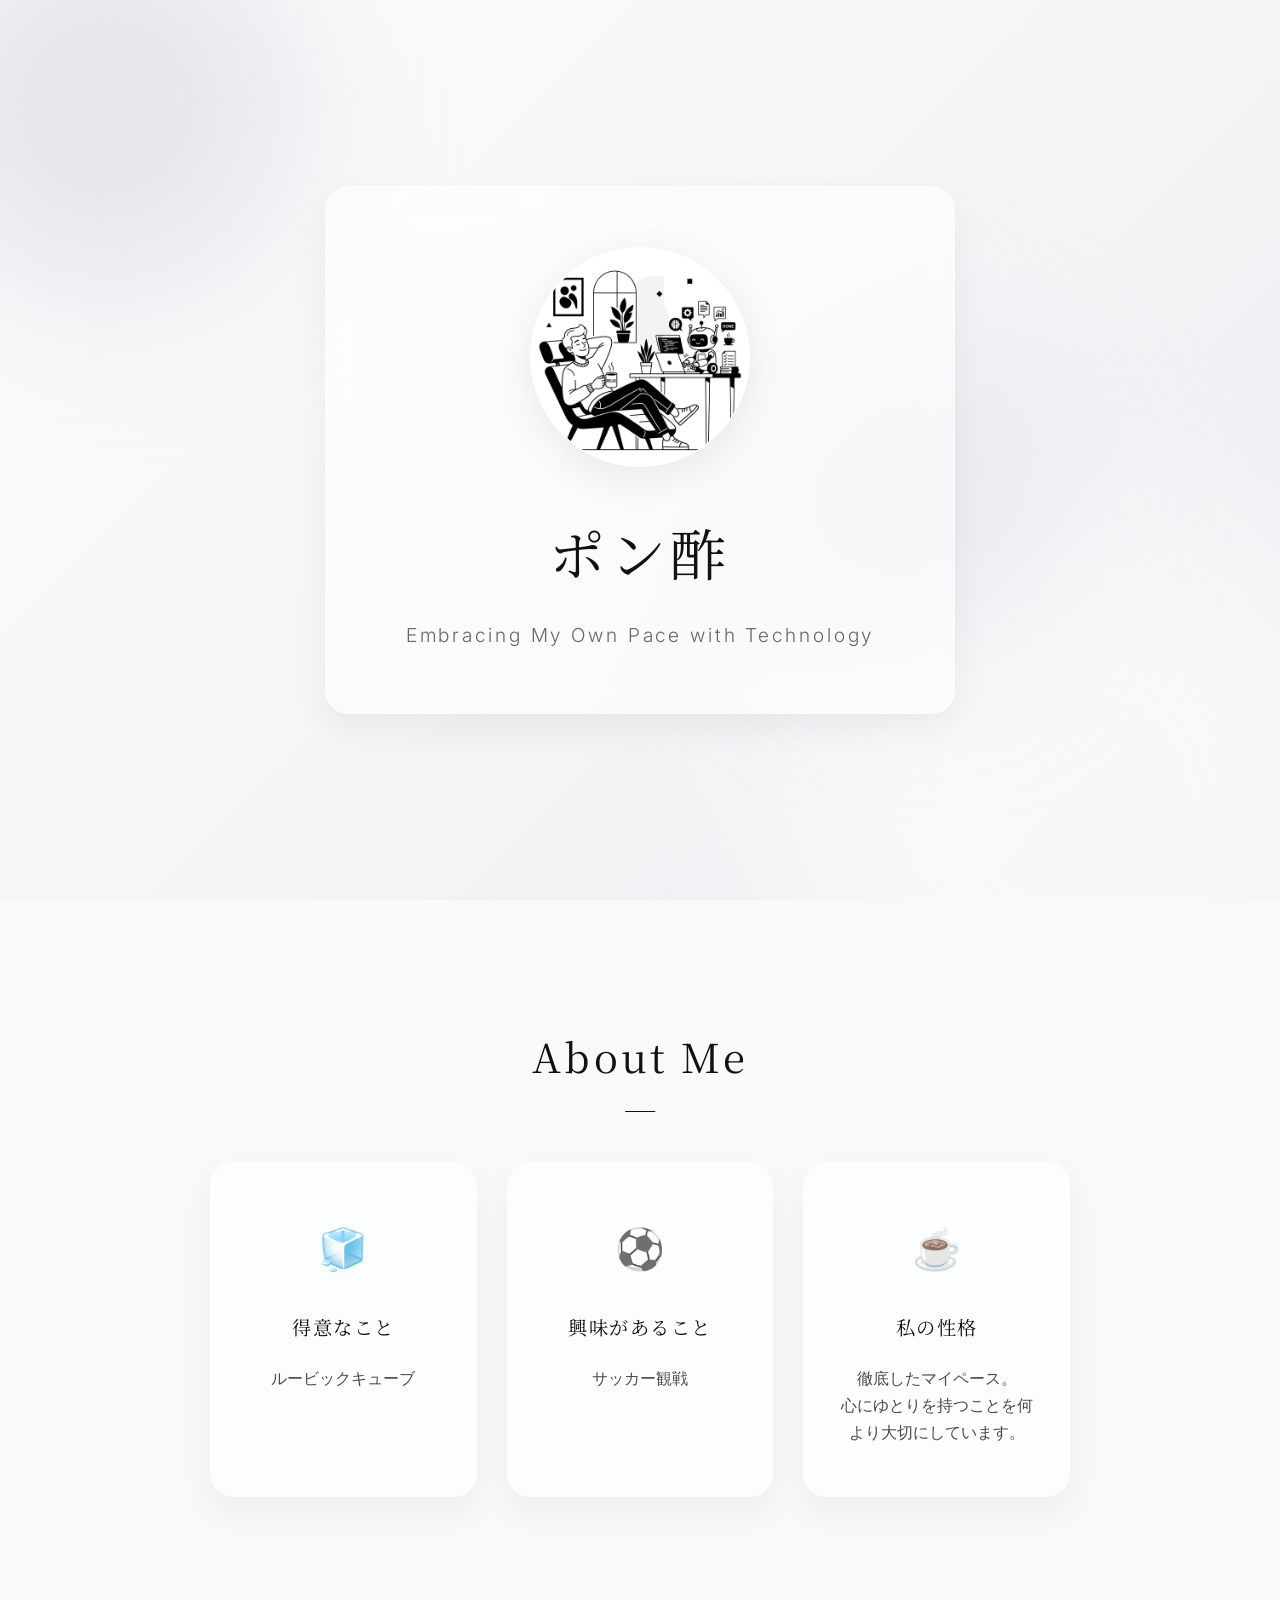
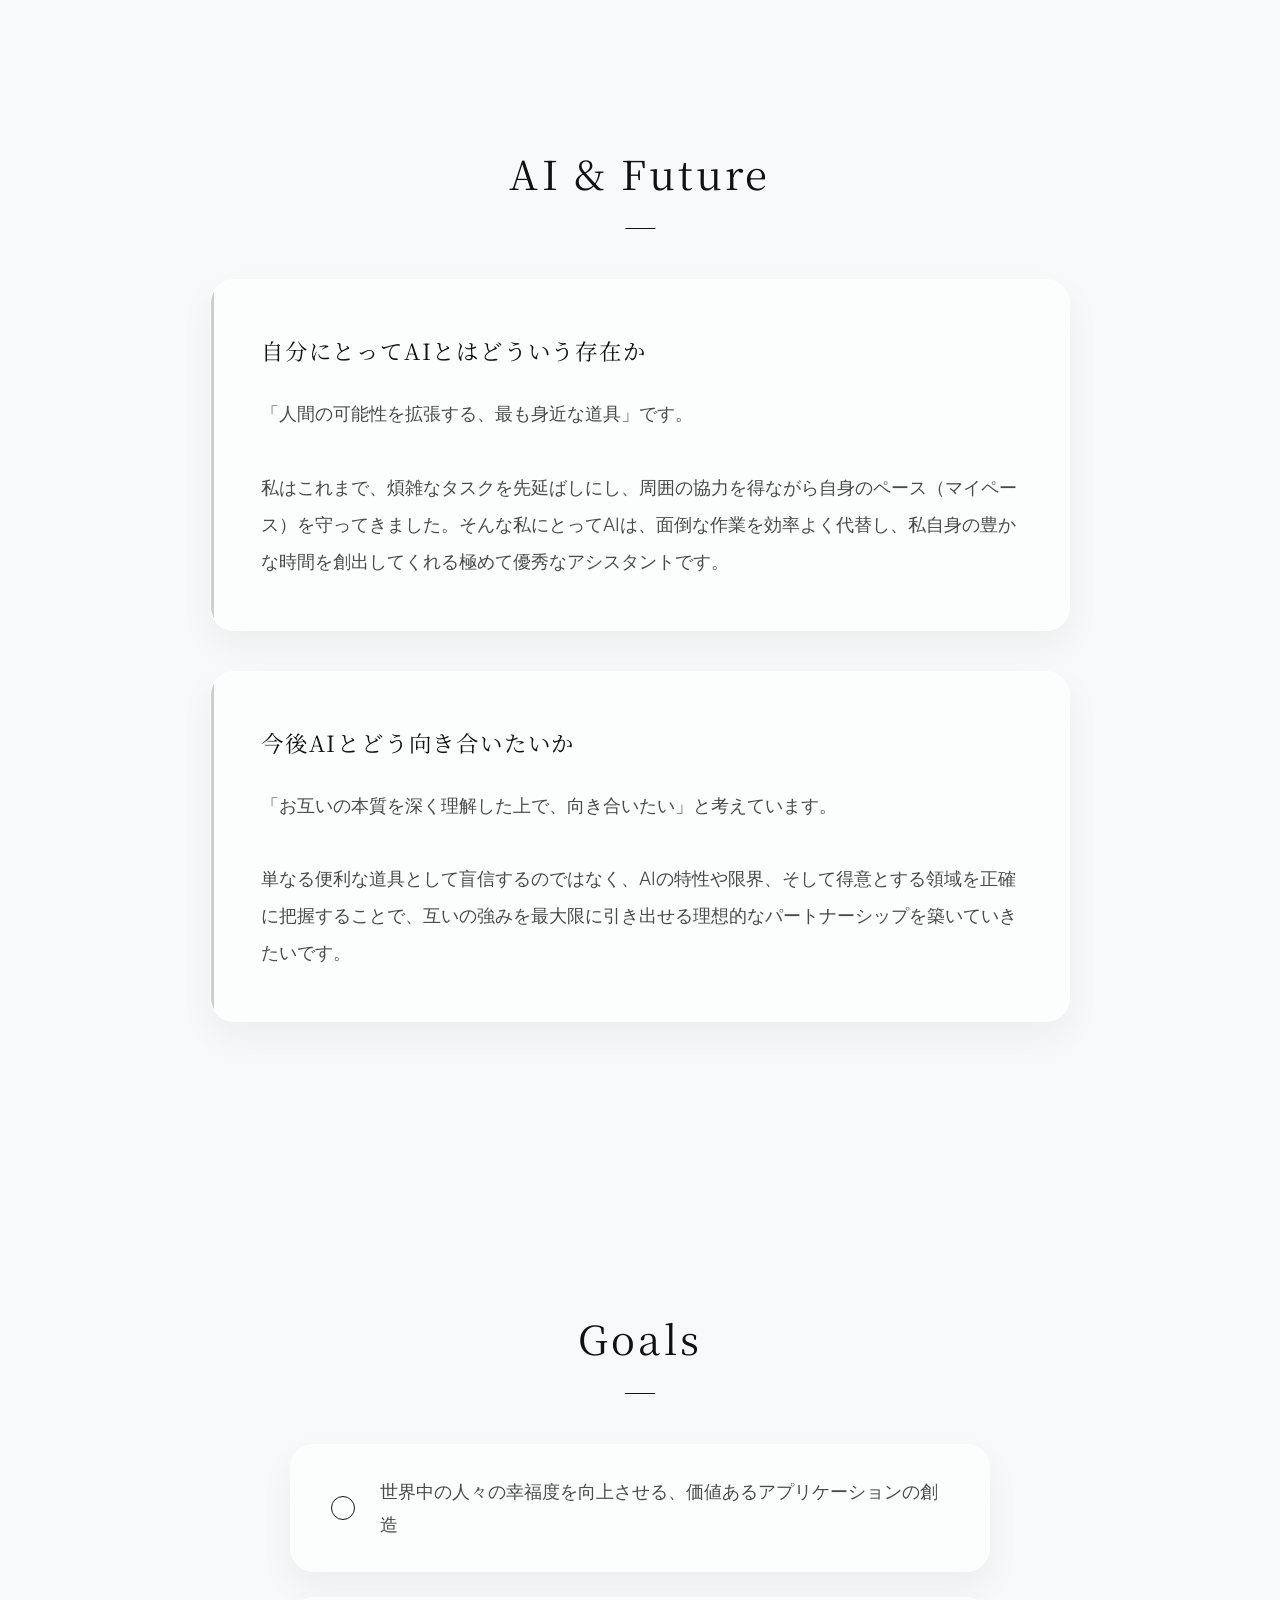
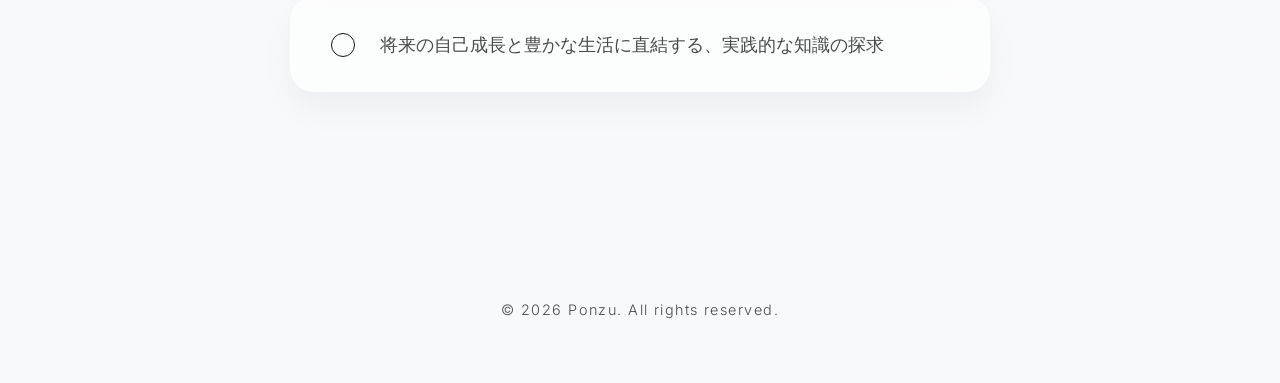
==== index.html @ a4400712 "Initial commit" ====
<!DOCTYPE html>
<html lang="ja">
<head>
    <meta charset="UTF-8">
    <meta name="viewport" content="width=device-width, initial-scale=1.0">
    <title>ポン酢 - Portfolio</title>
    <link rel="preconnect" href="https://fonts.googleapis.com">
    <link rel="preconnect" href="https://fonts.gstatic.com" crossorigin>
    <link href="https://fonts.googleapis.com/css2?family=Inter:wght@300;400;600&family=Noto+Serif+JP:wght@300;400;600&display=swap" rel="stylesheet">
    <link rel="stylesheet" href="style.css">
</head>
<body>
    <div class="bg-shapes">
        <div class="shape shape-1"></div>
        <div class="shape shape-2"></div>
        <div class="shape shape-3"></div>
    </div>

    <header class="hero">
        <div class="hero-content fade-in">
            <div class="avatar-container">
                <img src="avatar.png" alt="ポン酢のアバター" class="avatar">
            </div>
            <h1 class="name">ポン酢</h1>
            <p class="subtitle">Embracing My Own Pace with Technology</p>
        </div>
    </header>

    <main>
        <section class="section about">
            <div class="container slide-up">
                <h2 class="section-title">About Me</h2>
                <div class="cards">
                    <div class="card">
                        <span class="icon">🧊</span>
                        <h3>得意なこと</h3>
                        <p>ルービックキューブ</p>
                    </div>
                    <div class="card">
                        <span class="icon">⚽</span>
                        <h3>興味があること</h3>
                        <p>サッカー観戦</p>
                    </div>
                    <div class="card">
                        <span class="icon">☕</span>
                        <h3>私の性格</h3>
                        <p>徹底したマイペース。<br>心にゆとりを持つことを何より大切にしています。</p>
                    </div>
                </div>
            </div>
        </section>

        <section class="section ai-perspective">
            <div class="container slide-up">
                <h2 class="section-title">AI & Future</h2>
                <div class="content-block">
                    <h3>自分にとってAIとはどういう存在か</h3>
                    <p>「人間の可能性を拡張する、最も身近な道具」です。<br><br>私はこれまで、煩雑なタスクを先延ばしにし、周囲の協力を得ながら自身のペース（マイペース）を守ってきました。そんな私にとってAIは、面倒な作業を効率よく代替し、私自身の豊かな時間を創出してくれる極めて優秀なアシスタントです。</p>
                </div>
                <div class="content-block">
                    <h3>今後AIとどう向き合いたいか</h3>
                    <p>「お互いの本質を深く理解した上で、向き合いたい」と考えています。<br><br>単なる便利な道具として盲信するのではなく、AIの特性や限界、そして得意とする領域を正確に把握することで、互いの強みを最大限に引き出せる理想的なパートナーシップを築いていきたいです。</p>
                </div>
            </div>
        </section>

        <section class="section goals">
            <div class="container slide-up">
                <h2 class="section-title">Goals</h2>
                <ul class="goal-list">
                    <li>
                        <div class="goal-item">
                            <span class="check"></span>
                            <p>世界中の人々の幸福度を向上させる、価値あるアプリケーションの創造</p>
                        </div>
                    </li>
                    <li>
                        <div class="goal-item">
                            <span class="check"></span>
                            <p>将来の自己成長と豊かな生活に直結する、実践的な知識の探求</p>
                        </div>
                    </li>
                </ul>
            </div>
        </section>
    </main>

    <footer class="footer">
        <p>&copy; 2026 Ponzu. All rights reserved.</p>
    </footer>

    <script src="script.js"></script>
</body>
</html>
---- style.css ----
:root {
    --bg-color: #f8f9fa;
    --text-color: #2c2c2c;
    --accent-color: #111111;
    --glass-bg: rgba(255, 255, 255, 0.6);
    --glass-border: rgba(255, 255, 255, 0.4);
    --shadow: 0 15px 35px rgba(0, 0, 0, 0.05);
}

* {
    margin: 0;
    padding: 0;
    box-sizing: border-box;
}

body {
    font-family: 'Inter', 'Noto Sans JP', sans-serif;
    background-color: var(--bg-color);
    color: var(--text-color);
    line-height: 1.8;
    overflow-x: hidden;
    position: relative;
}

h1, h2, h3 {
    font-family: 'Noto Serif JP', serif;
    font-weight: 400;
    letter-spacing: 0.08em;
}

p {
    font-family: 'Inter', 'Noto Sans JP', sans-serif;
    font-weight: 300;
    color: #4a4a4a;
}

.container {
    max-width: 900px;
    margin: 0 auto;
    padding: 0 20px;
}

/* Relaxed Background Animation */
.bg-shapes {
    position: fixed;
    top: 0;
    left: 0;
    width: 100vw;
    height: 100vh;
    z-index: -1;
    overflow: hidden;
    background: linear-gradient(135deg, #fdfdfd 0%, #ebedf0 100%);
}

.shape {
    position: absolute;
    border-radius: 50%;
    filter: blur(80px);
    opacity: 0.6;
    animation: float 20s infinite ease-in-out alternate;
}

.shape-1 {
    width: 400px;
    height: 400px;
    background: #d4d8e0;
    top: -100px;
    left: -100px;
    animation-duration: 25s;
}

.shape-2 {
    width: 600px;
    height: 600px;
    background: #ffffff;
    bottom: -200px;
    right: -100px;
    animation-duration: 30s;
    animation-delay: -5s;
}

.shape-3 {
    width: 300px;
    height: 300px;
    background: #e2e5ea;
    top: 40%;
    left: 60%;
    animation-duration: 22s;
    animation-delay: -10s;
}

@keyframes float {
    0% { transform: translate(0, 0) scale(1); }
    100% { transform: translate(30px, 50px) scale(1.1); }
}

/* Hero Section */
.hero {
    height: 100vh;
    display: flex;
    justify-content: center;
    align-items: center;
    text-align: center;
}

.hero-content {
    padding: 60px 80px;
    transition: transform 0.5s ease;
}

.avatar-container {
    width: 220px;
    height: 220px;
    margin: 0 auto 35px;
    border-radius: 50%;
    overflow: hidden;
    border: 1px solid var(--glass-border);
    box-shadow: 0 10px 40px rgba(0, 0, 0, 0.08);
    background-color: #fff;
}

.avatar {
    width: 100%;
    height: 100%;
    object-fit: cover;
    transition: transform 1.5s cubic-bezier(0.2, 0.8, 0.2, 1);
}

.avatar-container:hover .avatar {
    transform: scale(1.08);
}

.name {
    font-size: 3.5rem;
    margin-bottom: 15px;
    color: var(--accent-color);
}

.subtitle {
    font-size: 1.2rem;
    color: #666;
    letter-spacing: 0.15em;
    font-weight: 300;
}

/* Sections */
.section {
    padding: 120px 0;
}

.section-title {
    font-size: 2.5rem;
    text-align: center;
    margin-bottom: 70px;
    position: relative;
    display: inline-block;
    left: 50%;
    transform: translateX(-50%);
    color: var(--accent-color);
}

.section-title::after {
    content: '';
    position: absolute;
    bottom: -20px;
    left: 50%;
    transform: translateX(-50%);
    width: 30px;
    height: 1px;
    background-color: var(--accent-color);
    transition: width 0.6s ease;
}

.section:hover .section-title::after {
    width: 60px;
}

/* Cards (About) */
.cards {
    display: flex;
    gap: 30px;
    justify-content: center;
}

@media (max-width: 768px) {
    .cards {
        flex-direction: column;
    }
}

.card {
    padding: 50px 30px;
    flex: 1;
    text-align: center;
    transition: transform 0.6s cubic-bezier(0.2, 0.8, 0.2, 1), box-shadow 0.6s ease;
}

.card:hover {
    transform: translateY(-8px);
    box-shadow: 0 20px 40px rgba(0, 0, 0, 0.08);
}

.card .icon {
    font-size: 2.5rem;
    display: block;
    margin-bottom: 25px;
    opacity: 0.8;
}

.card h3 {
    font-size: 1.2rem;
    margin-bottom: 20px;
    color: var(--accent-color);
}

.card p {
    font-size: 1rem;
    line-height: 1.7;
}

/* Content Blocks (AI) */
.content-block {
    padding: 50px;
    margin-bottom: 40px;
    position: relative;
    overflow: hidden;
    transition: transform 0.6s cubic-bezier(0.2, 0.8, 0.2, 1);
}

.content-block::before {
    content: '';
    position: absolute;
    top: 0;
    left: 0;
    width: 3px;
    height: 100%;
    background: var(--accent-color);
    opacity: 0.2;
    transition: opacity 0.4s ease;
}

.content-block:hover {
    transform: translateY(-5px);
}

.content-block:hover::before {
    opacity: 1;
}

.content-block h3 {
    font-size: 1.4rem;
    margin-bottom: 25px;
    color: var(--accent-color);
}

.content-block p {
    font-size: 1.15rem;
    line-height: 2;
    color: #4a4a4a;
}

/* Goals List */
.goal-list {
    list-style: none;
    max-width: 700px;
    margin: 0 auto;
}

.goal-item {
    display: flex;
    align-items: center;
    padding: 30px 40px;
    margin-bottom: 25px;
    transition: transform 0.6s cubic-bezier(0.2, 0.8, 0.2, 1), box-shadow 0.6s ease;
}

.goal-item:hover {
    transform: translateX(10px);
    box-shadow: 0 15px 30px rgba(0,0,0,0.06);
}

.goal-item .check {
    position: relative;
    width: 24px;
    height: 24px;
    border: 1px solid var(--accent-color);
    border-radius: 50%;
    margin-right: 25px;
    flex-shrink: 0;
}

.goal-item .check::after {
    content: '';
    position: absolute;
    top: 50%;
    left: 50%;
    transform: translate(-50%, -50%) scale(0);
    width: 10px;
    height: 10px;
    background-color: var(--accent-color);
    border-radius: 50%;
    transition: transform 0.4s cubic-bezier(0.2, 0.8, 0.2, 1);
}

.goal-item:hover .check::after {
    transform: translate(-50%, -50%) scale(1);
}

.goal-item p {
    font-size: 1.15rem;
    font-weight: 300;
}

/* Footer */
.footer {
    text-align: center;
    padding: 60px 0;
    color: #888;
    font-size: 0.9rem;
    letter-spacing: 0.1em;
}

/* Animations */
.fade-in {
    opacity: 0;
    transition: opacity 1.5s ease-out;
}

.fade-in.visible {
    opacity: 1;
}

.slide-up {
    opacity: 0;
    transform: translateY(30px);
    transition: opacity 1.2s cubic-bezier(0.2, 0.8, 0.2, 1), transform 1.2s cubic-bezier(0.2, 0.8, 0.2, 1);
}

.slide-up.visible {
    opacity: 1;
    transform: translateY(0);
}

/* Glassmorphism Styles applied to elements */
.hero-content, .card, .content-block, .goal-item {
    background: var(--glass-bg);
    backdrop-filter: blur(16px);
    -webkit-backdrop-filter: blur(16px);
    border: 1px solid var(--glass-border);
    border-radius: 24px;
    box-shadow: var(--shadow);
}
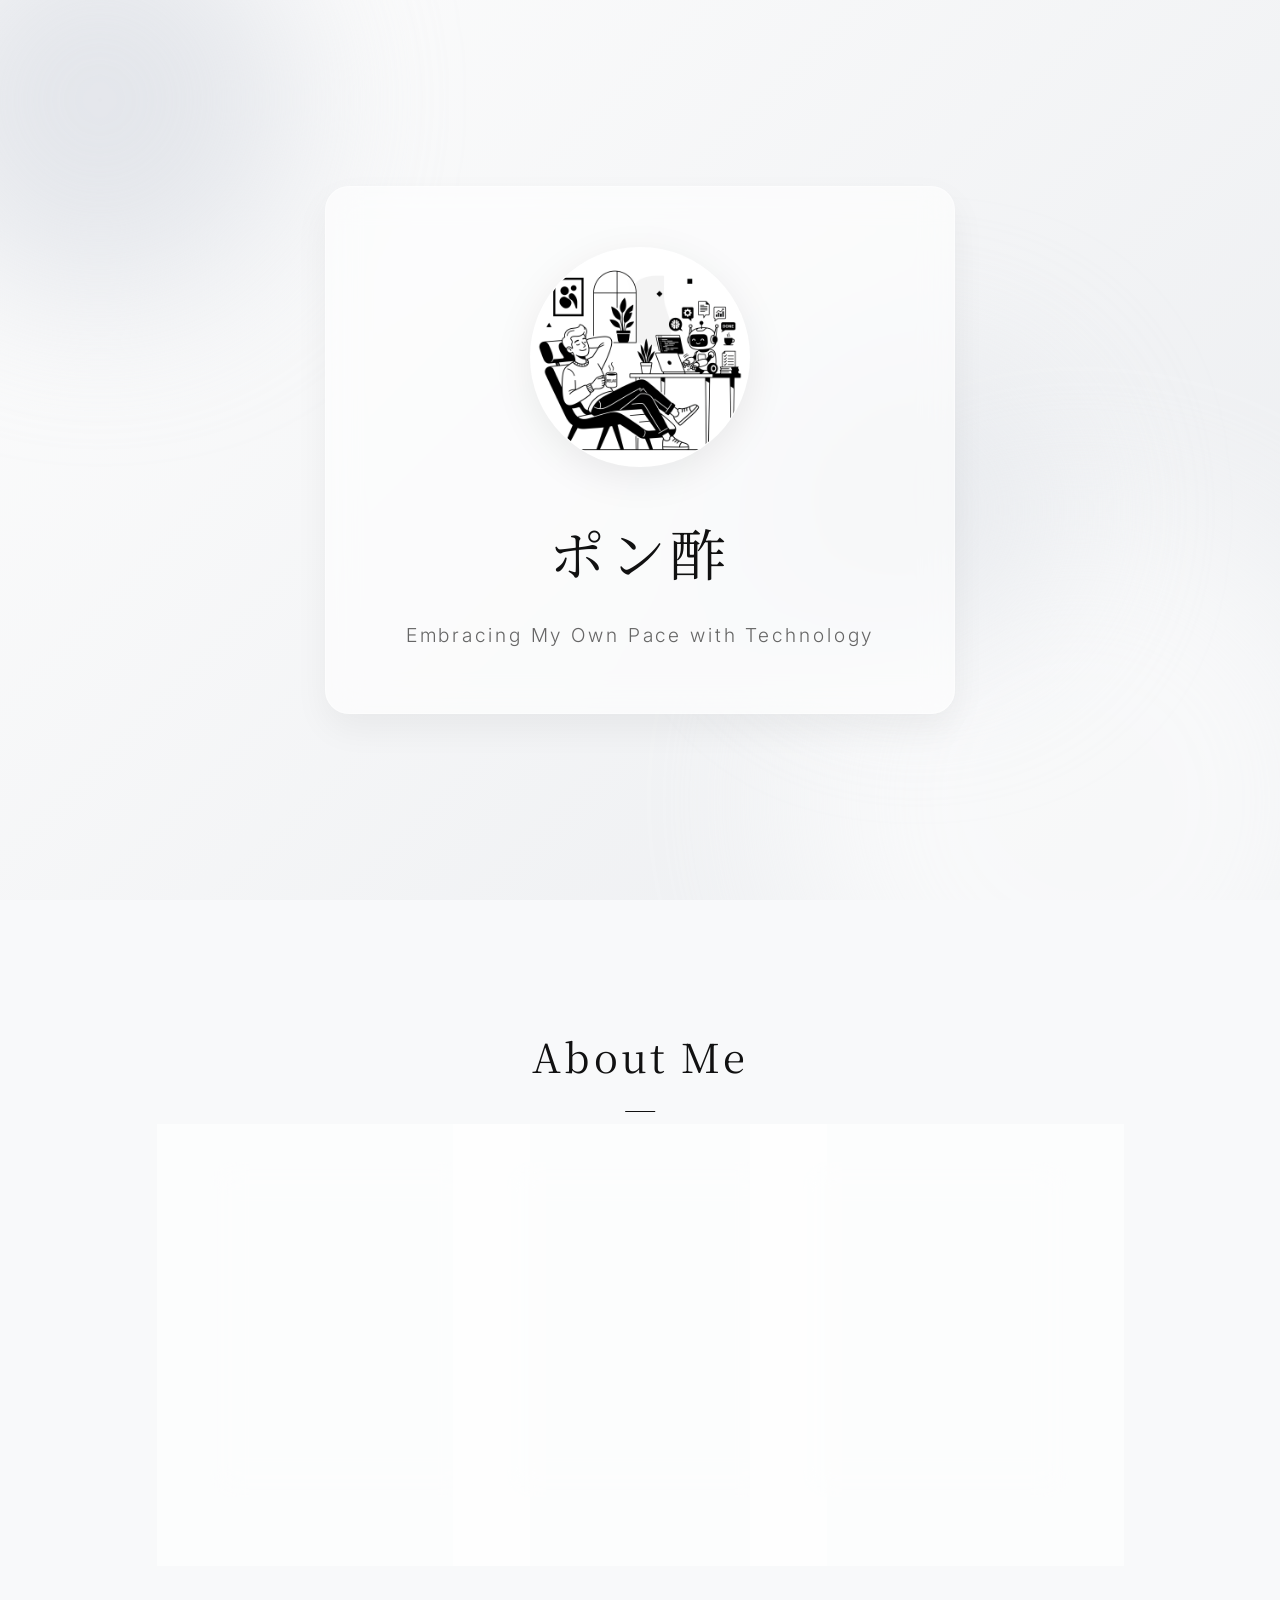
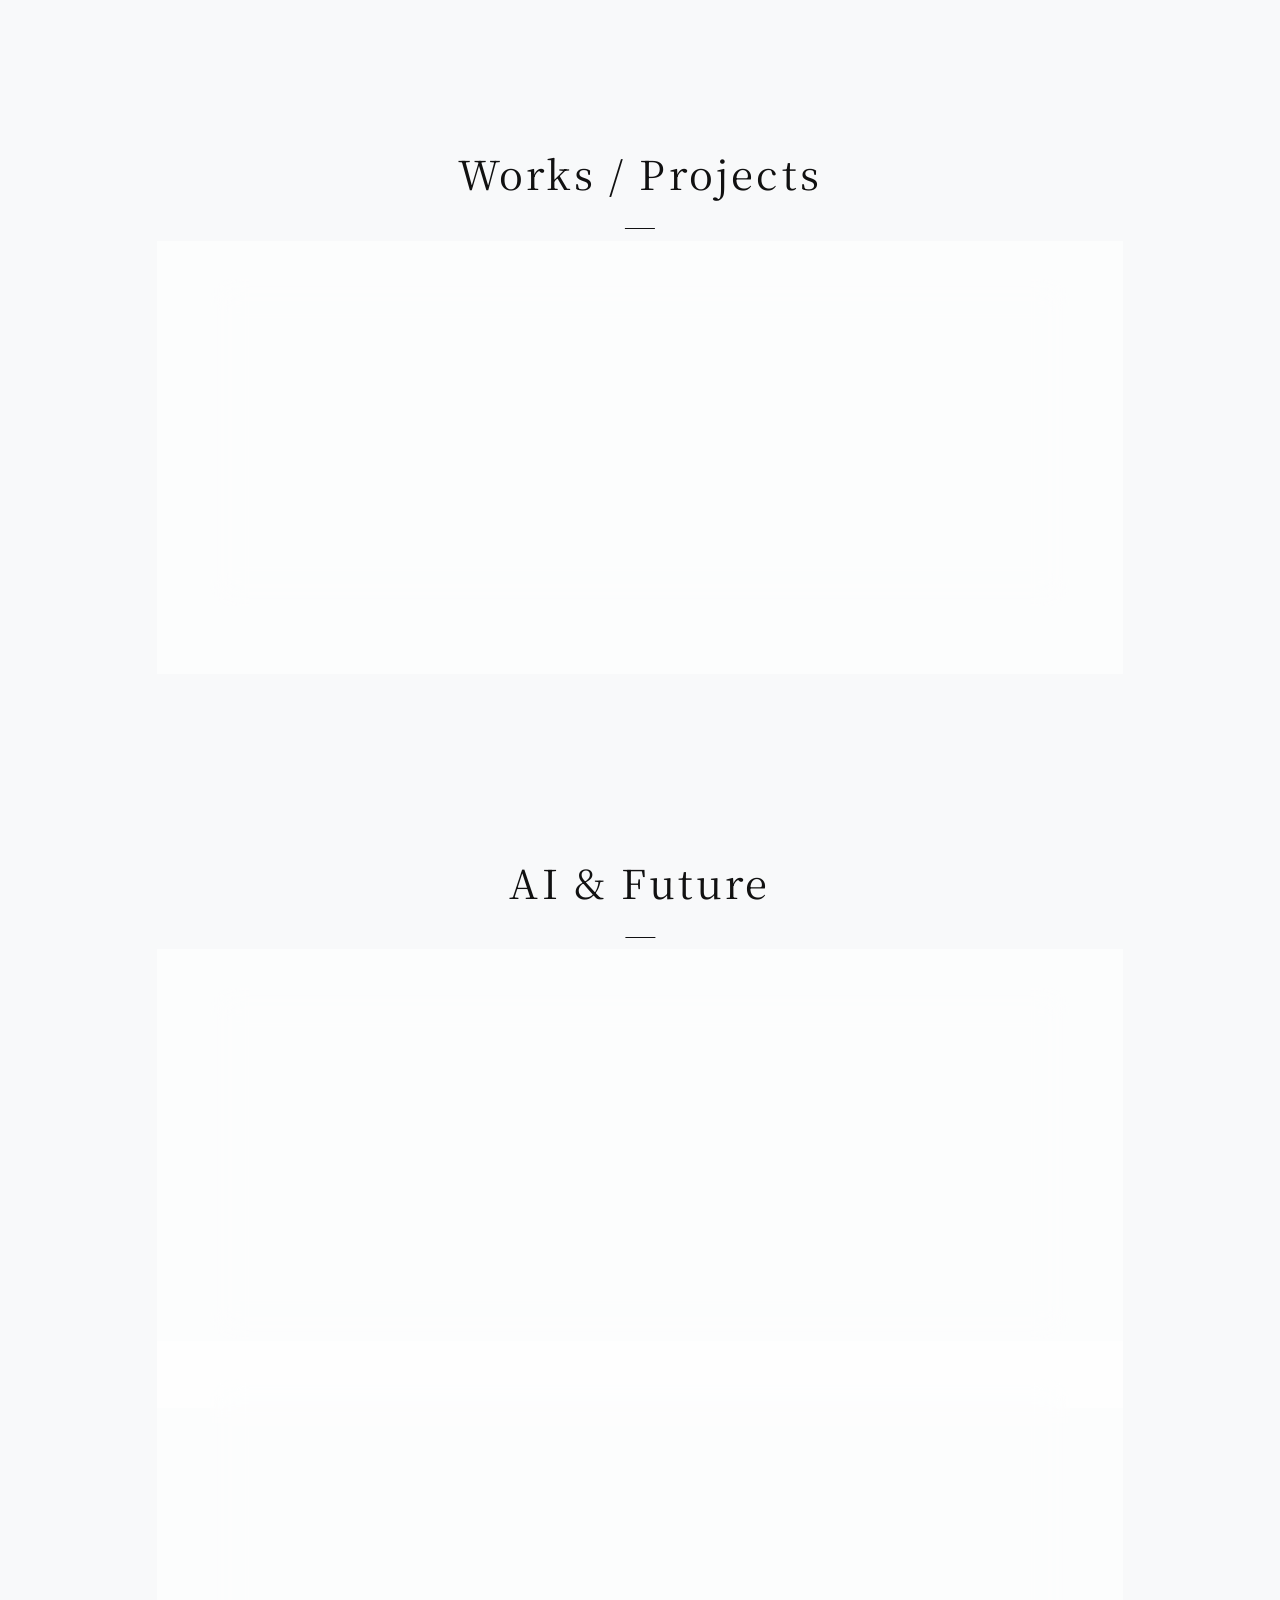
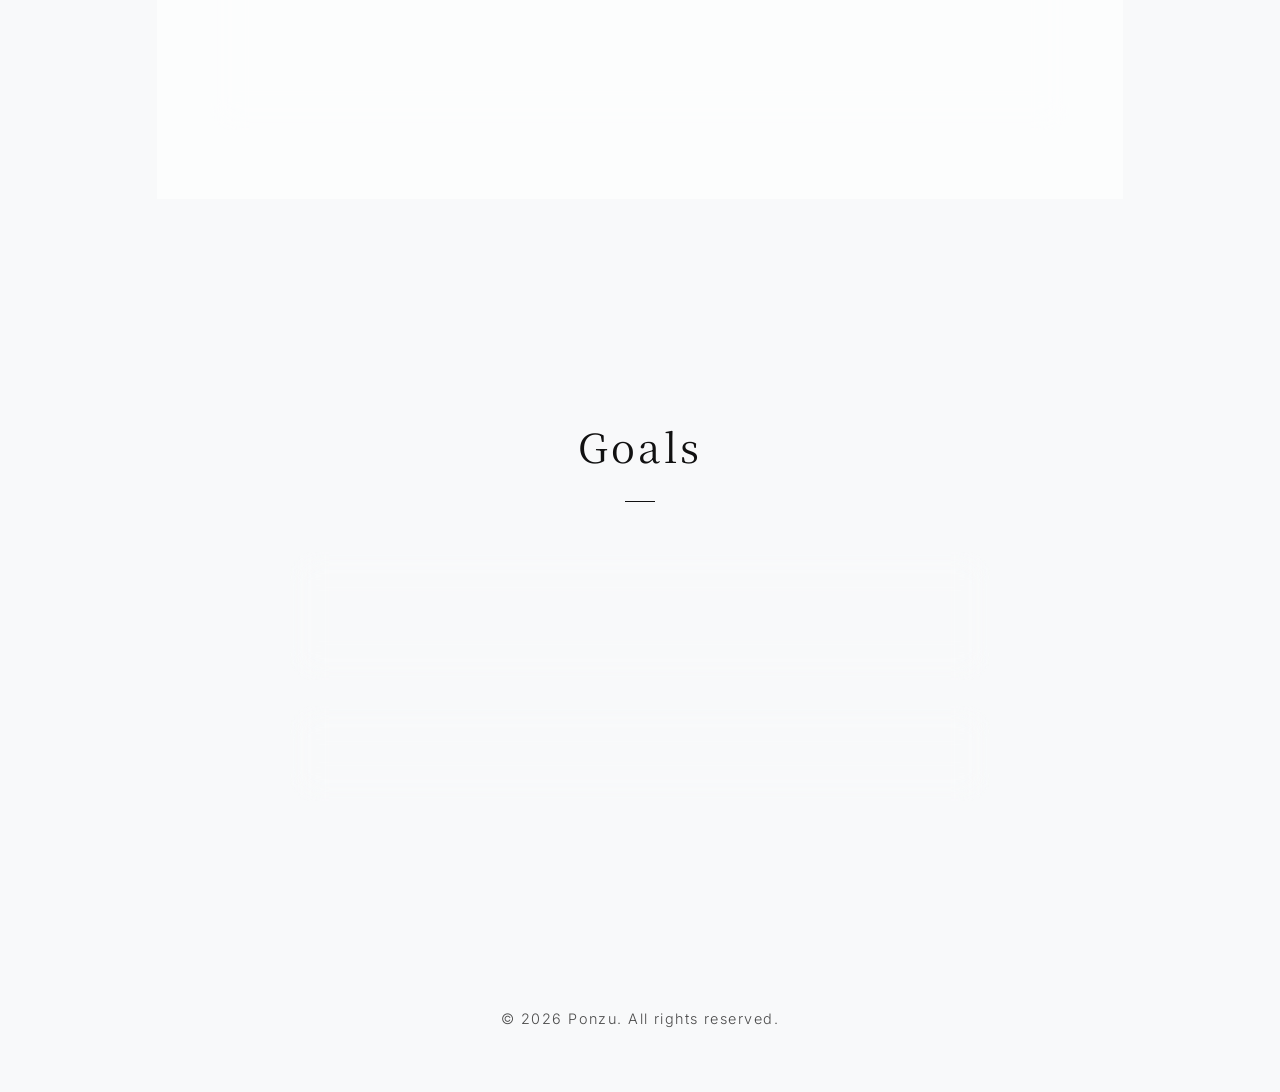
==== commit f735d03e: "Add link to Ojisan Jumping Game on portfolio page" ====
--- a/index.html
+++ b/index.html
@@ -50,6 +50,20 @@
             </div>
         </section>
 
+        <section class="section projects">
+            <div class="container slide-up">
+                <h2 class="section-title">Works / Projects</h2>
+                <div class="cards">
+                    <a href="ojisan-game/index.html" class="card" style="text-decoration: none; color: inherit; display: block; border: 2px solid #0070f3; cursor: pointer;">
+                        <span class="icon">🏃‍♂️</span>
+                        <h3>おじさんジャンプゲーム</h3>
+                        <p>障害物や毒を避けながらゴールを目指す、スリリングな横スクロールアクションゲームを作成しました！</p>
+                        <span style="display: inline-block; margin-top: 15px; color: #0070f3; font-weight: bold;">▶ 今すぐプレイする</span>
+                    </a>
+                </div>
+            </div>
+        </section>
+
         <section class="section ai-perspective">
             <div class="container slide-up">
                 <h2 class="section-title">AI & Future</h2>
